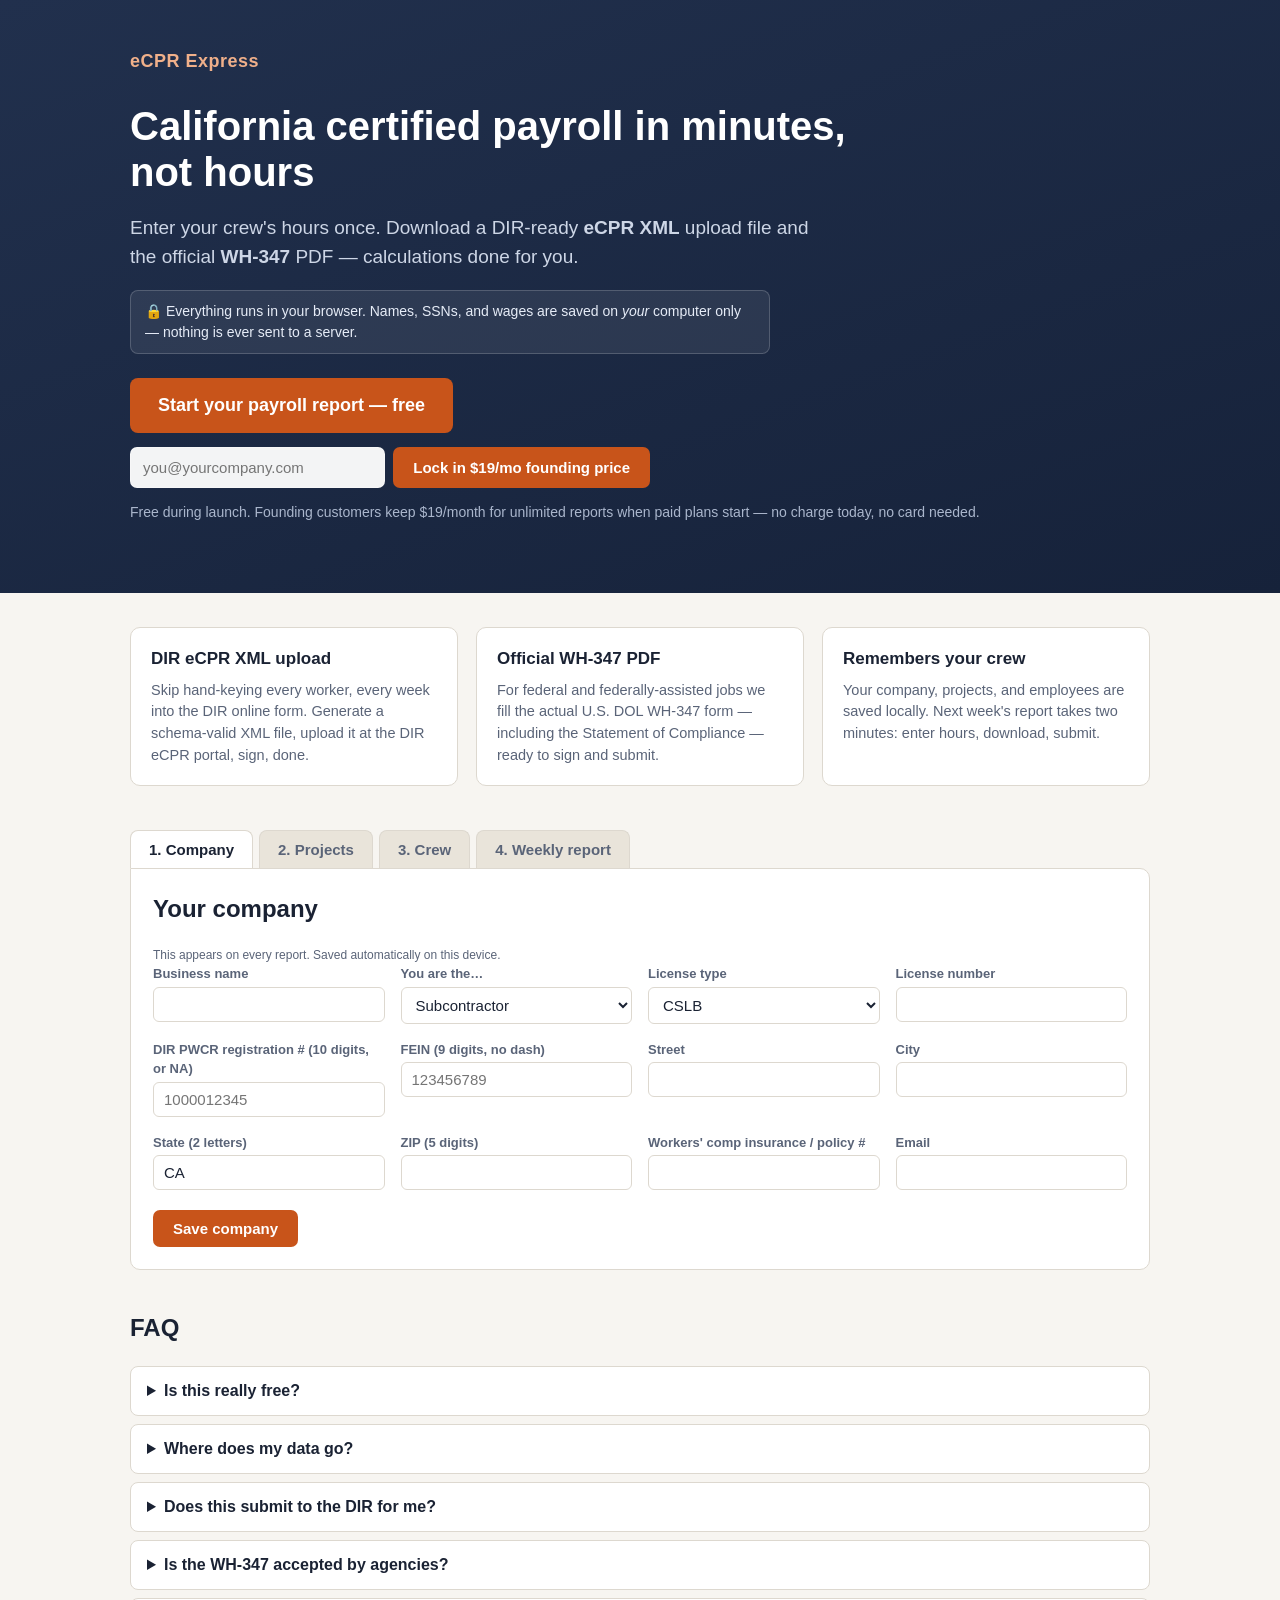
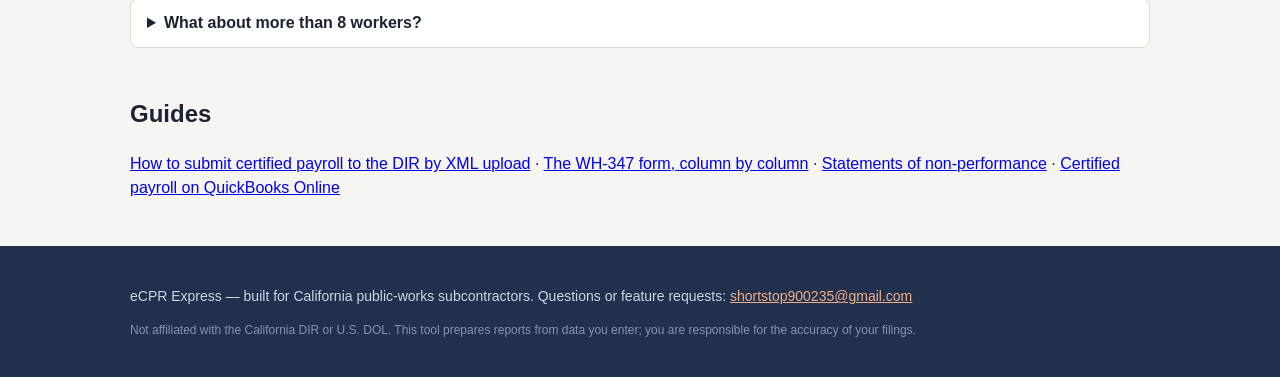
==== index.html @ 3bdcdc9f "Add QuickBooks certified payroll guide page" ====
<!DOCTYPE html>
<html lang="en">
<head>
<meta charset="UTF-8">
<meta name="viewport" content="width=device-width, initial-scale=1.0">
<title>California Certified Payroll Generator — DIR eCPR XML + WH-347 PDF | eCPR Express</title>
<meta name="description" content="Generate California DIR eCPR XML files and the official federal WH-347 certified payroll PDF in minutes. 100% in your browser — SSNs and wages never leave your computer. Free during launch.">
<link rel="stylesheet" href="style.css">
</head>
<body>
<header class="hero">
  <div class="container">
    <div class="brand">eCPR&nbsp;Express</div>
    <h1>California certified payroll in minutes, not hours</h1>
    <p class="sub">Enter your crew's hours once. Download a DIR-ready <strong>eCPR XML</strong> upload file
    and the official <strong>WH-347</strong> PDF — calculations done for you.</p>
    <p class="privacy">🔒 Everything runs in your browser. Names, SSNs, and wages are saved on <em>your</em> computer only — nothing is ever sent to a server.</p>
    <a class="cta" href="#app">Start your payroll report — free</a>
    <form class="founding-form" action="https://formsubmit.co/shortstop900235@gmail.com" method="POST">
      <input type="hidden" name="_subject" value="eCPR Express founding-price signup">
      <input type="hidden" name="_captcha" value="false">
      <input type="hidden" name="_next" value="https://jacob-pv.github.io/ecpr-express/?subscribed=1">
      <input type="email" name="email" required placeholder="you@yourcompany.com" aria-label="Email">
      <button type="submit" class="primary">Lock in $19/mo founding price</button>
    </form>
    <p class="beta-note">Free during launch. Founding customers keep $19/month for unlimited reports when paid plans start — no charge today, no card needed.</p>
  </div>
</header>

<section class="features container">
  <div class="feature">
    <h3>DIR eCPR XML upload</h3>
    <p>Skip hand-keying every worker, every week into the DIR online form. Generate a schema-valid XML file, upload it at the DIR eCPR portal, sign, done.</p>
  </div>
  <div class="feature">
    <h3>Official WH-347 PDF</h3>
    <p>For federal and federally-assisted jobs we fill the actual U.S. DOL WH-347 form — including the Statement of Compliance — ready to sign and submit.</p>
  </div>
  <div class="feature">
    <h3>Remembers your crew</h3>
    <p>Your company, projects, and employees are saved locally. Next week's report takes two minutes: enter hours, download, submit.</p>
  </div>
</section>

<main id="app" class="container">
  <nav class="tabs">
    <button class="tab active" data-tab="company">1. Company</button>
    <button class="tab" data-tab="projects">2. Projects</button>
    <button class="tab" data-tab="employees">3. Crew</button>
    <button class="tab" data-tab="weekly">4. Weekly report</button>
  </nav>

  <section class="panel active" id="panel-company"></section>
  <section class="panel" id="panel-projects"></section>
  <section class="panel" id="panel-employees"></section>
  <section class="panel" id="panel-weekly"></section>
</main>

<section class="container faq">
  <h2>FAQ</h2>
  <details><summary>Is this really free?</summary><p>Yes — free while we're in launch. When paid plans start, early users keep a founding discount. Email us to lock it in.</p></details>
  <details><summary>Where does my data go?</summary><p>Nowhere. The app is a static page; all data lives in your browser's local storage and the files you download. We never see your payroll.</p></details>
  <details><summary>Does this submit to the DIR for me?</summary><p>Not yet. You download the XML file and upload it at the DIR's eCPR page (Submit Payroll in XML File), then sign and submit there. That upload takes about a minute — the painful part (typing in every worker, every day, every deduction) is what we eliminate.</p></details>
  <details><summary>Is the WH-347 accepted by agencies?</summary><p>We fill the official U.S. Department of Labor WH-347 form itself (OMB-approved layout), including the Statement of Compliance on page 2.</p></details>
  <details><summary>What about more than 8 workers?</summary><p>The WH-347 has 8 rows per sheet — we automatically produce additional continuation sheets in the same PDF. The eCPR XML has no worker limit.</p></details>
</section>

<section class="container" style="padding-bottom:30px">
  <h2>Guides</h2>
  <p><a href="guides/ecpr-xml-upload.html">How to submit certified payroll to the DIR by XML upload</a> ·
  <a href="guides/wh347-form.html">The WH-347 form, column by column</a> ·
  <a href="guides/non-performance.html">Statements of non-performance</a> ·
  <a href="guides/quickbooks-certified-payroll.html">Certified payroll on QuickBooks Online</a></p>
</section>

<footer>
  <div class="container">
    <p>eCPR Express — built for California public-works subcontractors.
    Questions or feature requests: <a href="mailto:shortstop900235@gmail.com">shortstop900235@gmail.com</a></p>
    <p class="fine">Not affiliated with the California DIR or U.S. DOL. This tool prepares reports from data you enter; you are responsible for the accuracy of your filings.</p>
  </div>
</footer>

<script src="vendor/pdf-lib.min.js"></script>
<script src="app.js"></script>
</body>
</html>
---- style.css ----
:root {
  --ink: #1a2233;
  --muted: #5a6478;
  --accent: #c8541a;
  --accent-dark: #a23f0e;
  --bg: #f7f5f1;
  --card: #ffffff;
  --line: #ddd8cf;
  --ok: #1d7a3e;
}
* { box-sizing: border-box; }
body { margin: 0; font-family: -apple-system, "Segoe UI", Roboto, Arial, sans-serif; color: var(--ink); background: var(--bg); line-height: 1.5; }
.container { max-width: 1060px; margin: 0 auto; padding: 0 20px; }

.hero { background: linear-gradient(160deg, #21304d, #16223a); color: #fff; padding: 48px 0 56px; }
.brand { font-weight: 800; letter-spacing: .5px; color: #f0b08a; margin-bottom: 28px; font-size: 18px; }
.hero h1 { font-size: 40px; margin: 0 0 12px; line-height: 1.15; max-width: 720px; }
.hero .sub { font-size: 19px; color: #cdd6e6; max-width: 680px; }
.hero .privacy { background: rgba(255,255,255,.08); border: 1px solid rgba(255,255,255,.18); border-radius: 8px; padding: 10px 14px; max-width: 640px; font-size: 14px; color: #e6ecf7; }
.cta { display: inline-block; background: var(--accent); color: #fff; font-weight: 700; font-size: 18px; padding: 14px 28px; border-radius: 8px; text-decoration: none; margin-top: 10px; }
.cta:hover { background: var(--accent-dark); }
.beta-note { font-size: 14px; color: #aab6cc; }
.beta-note a { color: #f0b08a; }
.founding-form { display: flex; gap: 8px; margin-top: 14px; max-width: 520px; flex-wrap: wrap; }
.founding-form input[type=email] { flex: 1; min-width: 220px; padding: 11px 12px; border-radius: 7px; border: 1px solid rgba(255,255,255,.3); background: rgba(255,255,255,.95); font-size: 15px; }
.founding-form button { background: var(--accent); border: none; color: #fff; font-weight: 700; font-size: 15px; padding: 11px 18px; border-radius: 7px; cursor: pointer; }
.founding-form button:hover { background: var(--accent-dark); }

.features { display: grid; grid-template-columns: repeat(auto-fit, minmax(260px, 1fr)); gap: 18px; padding: 34px 20px; }
.feature { background: var(--card); border: 1px solid var(--line); border-radius: 10px; padding: 18px 20px; }
.feature h3 { margin: 0 0 8px; font-size: 17px; }
.feature p { margin: 0; color: var(--muted); font-size: 14.5px; }

.tabs { display: flex; gap: 6px; flex-wrap: wrap; margin: 10px 0 0; }
.tab { background: #e9e4da; border: 1px solid var(--line); border-bottom: none; padding: 10px 18px; font-size: 15px; font-weight: 600; color: var(--muted); border-radius: 8px 8px 0 0; cursor: pointer; }
.tab.active { background: var(--card); color: var(--ink); }
.panel { display: none; background: var(--card); border: 1px solid var(--line); border-radius: 0 10px 10px 10px; padding: 22px; margin-bottom: 40px; }
.panel.active { display: block; }

h2 { margin-top: 0; }
.grid { display: grid; grid-template-columns: repeat(auto-fit, minmax(220px, 1fr)); gap: 12px 16px; }
label { display: block; font-size: 13px; font-weight: 600; color: var(--muted); margin-bottom: 3px; }
input, select, textarea { width: 100%; padding: 8px 10px; border: 1px solid var(--line); border-radius: 6px; font-size: 15px; background: #fff; color: var(--ink); }
input:focus, select:focus, textarea:focus { outline: 2px solid #f0b08a; border-color: var(--accent); }
.field { margin-bottom: 4px; }
.hint { font-size: 12px; color: var(--muted); margin: 2px 0 0; }
.row-actions { margin-top: 16px; display: flex; gap: 10px; flex-wrap: wrap; }

button.primary { background: var(--accent); border: none; color: #fff; font-weight: 700; font-size: 15px; padding: 10px 20px; border-radius: 7px; cursor: pointer; }
button.primary:hover { background: var(--accent-dark); }
button.secondary { background: #fff; border: 1px solid var(--line); color: var(--ink); font-weight: 600; font-size: 14px; padding: 9px 16px; border-radius: 7px; cursor: pointer; }
button.danger { background: #fff; border: 1px solid #d99; color: #a33; font-size: 13px; padding: 6px 12px; border-radius: 6px; cursor: pointer; }

.list { margin-top: 18px; }
.list-item { display: flex; justify-content: space-between; align-items: center; gap: 10px; border: 1px solid var(--line); border-radius: 8px; padding: 10px 14px; margin-bottom: 8px; background: #fbfaf7; }
.list-item .title { font-weight: 700; }
.list-item .meta { font-size: 13px; color: var(--muted); }

.saved-flash { color: var(--ok); font-weight: 600; font-size: 14px; align-self: center; }

table.hours { border-collapse: collapse; width: 100%; margin-top: 10px; font-size: 13.5px; }
table.hours th, table.hours td { border: 1px solid var(--line); padding: 4px 6px; text-align: center; }
table.hours th { background: #efece5; font-size: 12px; }
table.hours input { width: 52px; padding: 4px; text-align: center; font-size: 13.5px; }
table.hours .emp-name { text-align: left; font-weight: 600; min-width: 130px; }
table.hours .calc { background: #f4f8f4; font-weight: 600; }

.ded-grid { display: grid; grid-template-columns: repeat(auto-fit, minmax(130px, 1fr)); gap: 8px 12px; margin-top: 8px; }
.emp-week { border: 1px solid var(--line); border-radius: 8px; padding: 12px 14px; margin-bottom: 12px; background: #fbfaf7; }
.emp-week h4 { margin: 0 0 8px; }
.totals-line { font-size: 14px; margin-top: 8px; color: var(--muted); }
.totals-line strong { color: var(--ink); }

.export-box { border: 2px solid var(--accent); border-radius: 10px; padding: 18px; margin-top: 22px; background: #fff8f3; }
.export-box h3 { margin-top: 0; }
.error { color: #a33; font-size: 14px; white-space: pre-wrap; }

.faq { padding-bottom: 40px; }
details { background: var(--card); border: 1px solid var(--line); border-radius: 8px; padding: 12px 16px; margin-bottom: 8px; }
summary { font-weight: 700; cursor: pointer; }

footer { background: #21304d; color: #cdd6e6; padding: 26px 0; font-size: 14px; }
footer a { color: #f0b08a; }
footer .fine { font-size: 12px; color: #8794ab; }

@media (max-width: 640px) {
  .hero h1 { font-size: 30px; }
  table.hours { display: block; overflow-x: auto; }
}
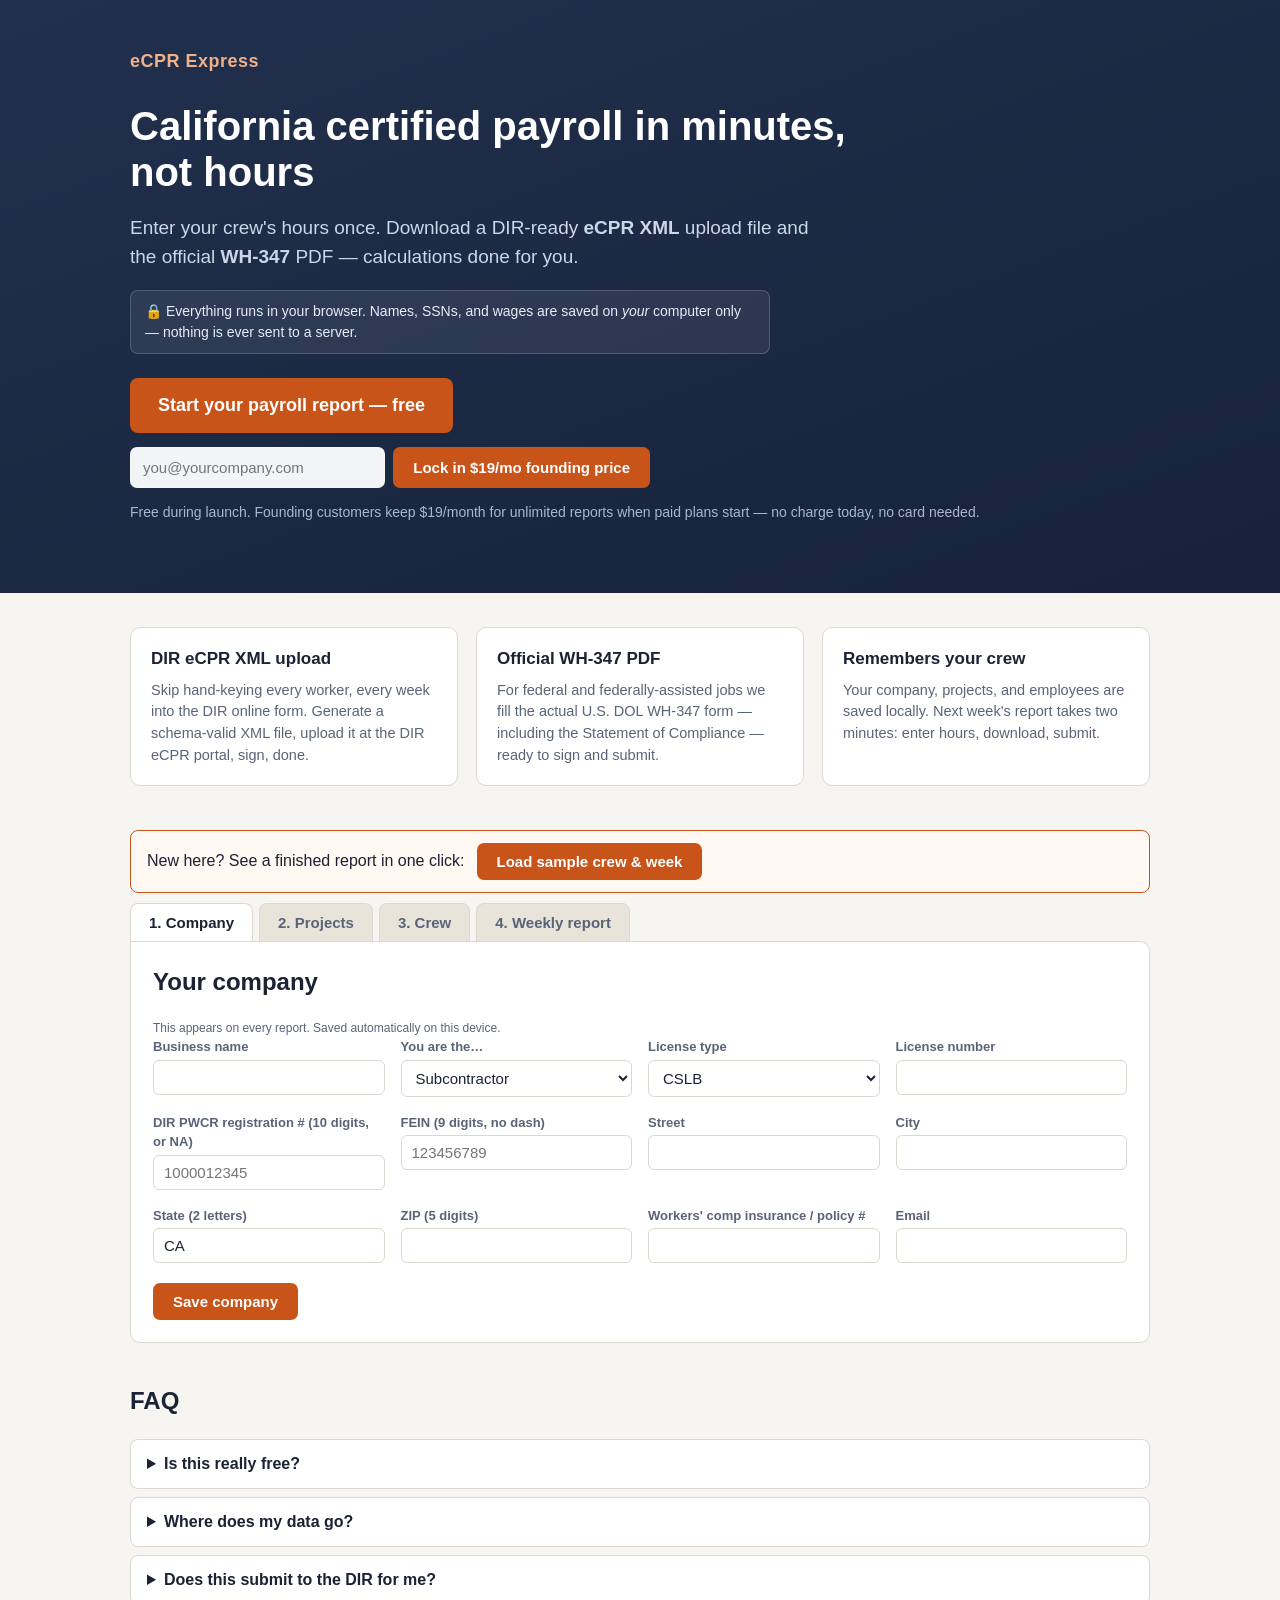
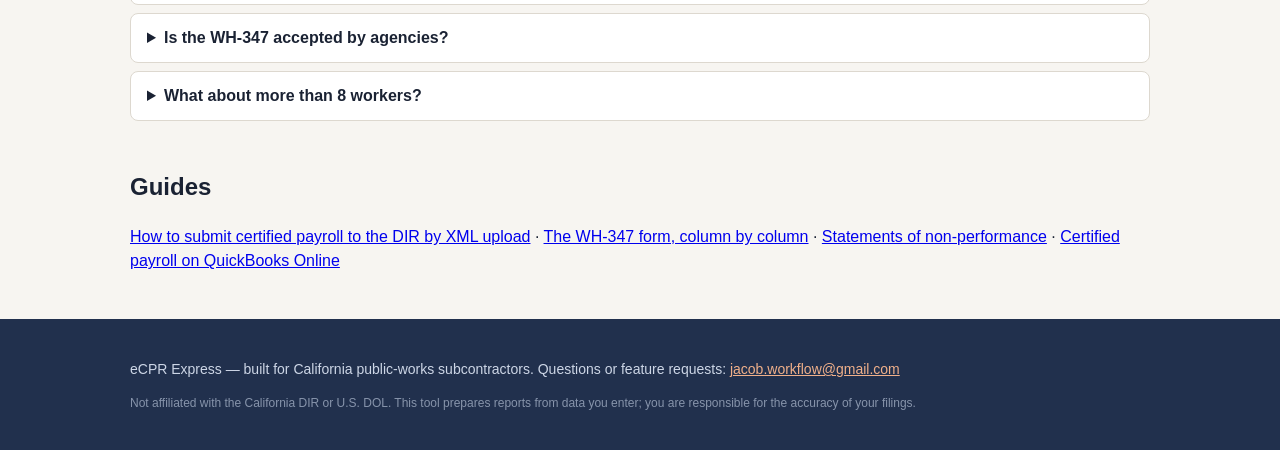
==== commit 9a51ba15: "Route contact + signups to monitored inbox" ====
--- a/index.html
+++ b/index.html
@@ -1,4 +1,4 @@
-<!DOCTYPE html>
+﻿<!DOCTYPE html>
 <html lang="en">
 <head>
 <meta charset="UTF-8">
@@ -16,7 +16,7 @@
     and the official <strong>WH-347</strong> PDF — calculations done for you.</p>
     <p class="privacy">🔒 Everything runs in your browser. Names, SSNs, and wages are saved on <em>your</em> computer only — nothing is ever sent to a server.</p>
     <a class="cta" href="#app">Start your payroll report — free</a>
-    <form class="founding-form" action="https://formsubmit.co/shortstop900235@gmail.com" method="POST">
+    <form class="founding-form" action="https://formsubmit.co/jacob.workflow@gmail.com" method="POST">
       <input type="hidden" name="_subject" value="eCPR Express founding-price signup">
       <input type="hidden" name="_captcha" value="false">
       <input type="hidden" name="_next" value="https://jacob-pv.github.io/ecpr-express/?subscribed=1">
@@ -76,7 +76,7 @@
 <footer>
   <div class="container">
     <p>eCPR Express — built for California public-works subcontractors.
-    Questions or feature requests: <a href="mailto:shortstop900235@gmail.com">shortstop900235@gmail.com</a></p>
+    Questions or feature requests: <a href="mailto:jacob.workflow@gmail.com">jacob.workflow@gmail.com</a></p>
     <p class="fine">Not affiliated with the California DIR or U.S. DOL. This tool prepares reports from data you enter; you are responsible for the accuracy of your filings.</p>
   </div>
 </footer>
@@ -85,3 +85,4 @@
 <script src="app.js"></script>
 </body>
 </html>
+
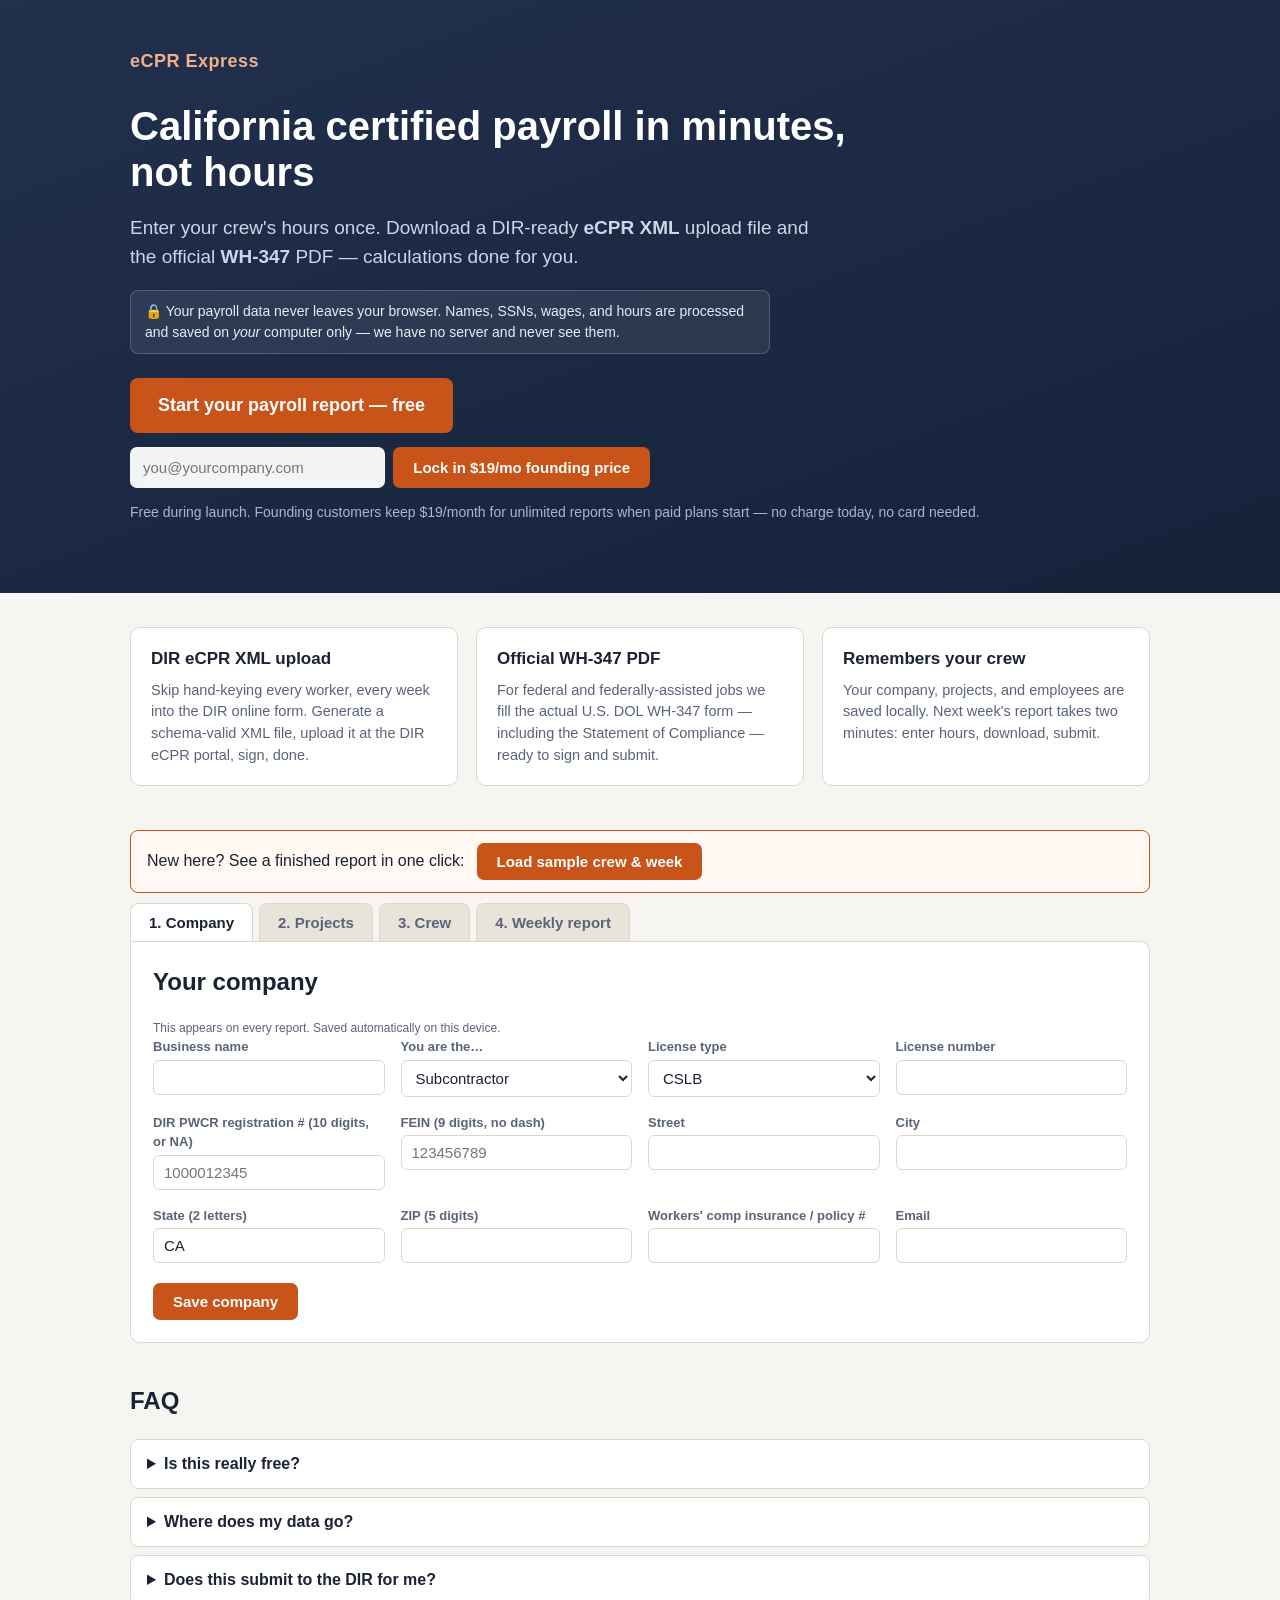
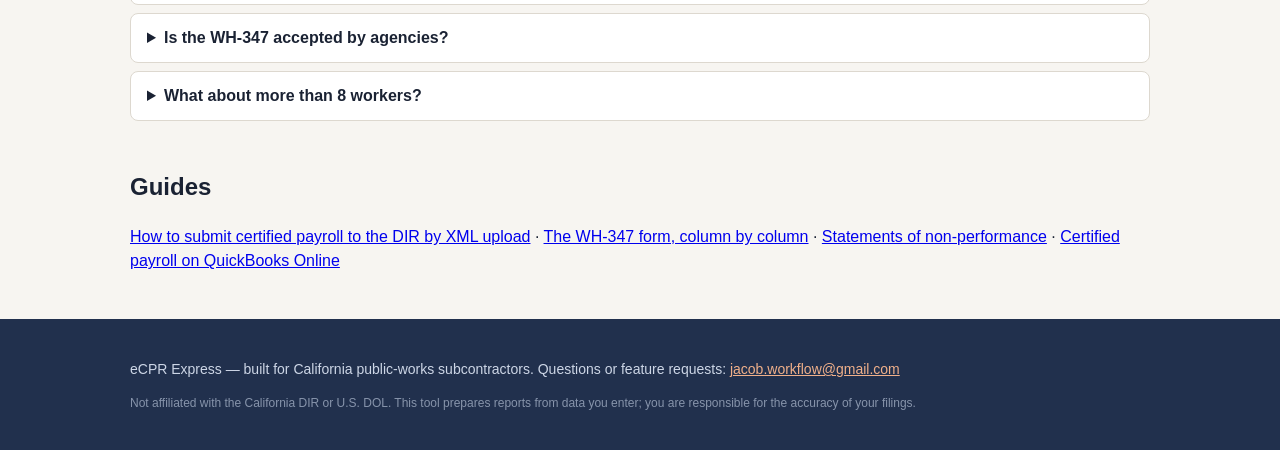
==== commit 92d29ec1: "Privacy claim: scope precisely to payroll data; disclose email form + license key" ====
--- a/index.html
+++ b/index.html
@@ -14,7 +14,7 @@
     <h1>California certified payroll in minutes, not hours</h1>
     <p class="sub">Enter your crew's hours once. Download a DIR-ready <strong>eCPR XML</strong> upload file
     and the official <strong>WH-347</strong> PDF — calculations done for you.</p>
-    <p class="privacy">🔒 Everything runs in your browser. Names, SSNs, and wages are saved on <em>your</em> computer only — nothing is ever sent to a server.</p>
+    <p class="privacy">🔒 Your payroll data never leaves your browser. Names, SSNs, wages, and hours are processed and saved on <em>your</em> computer only — we have no server and never see them.</p>
     <a class="cta" href="#app">Start your payroll report — free</a>
     <form class="founding-form" action="https://formsubmit.co/jacob.workflow@gmail.com" method="POST">
       <input type="hidden" name="_subject" value="eCPR Express founding-price signup">
@@ -59,7 +59,7 @@
 <section class="container faq">
   <h2>FAQ</h2>
   <details><summary>Is this really free?</summary><p>Yes — free while we're in launch. When paid plans start, early users keep a founding discount. Email us to lock it in.</p></details>
-  <details><summary>Where does my data go?</summary><p>Nowhere. The app is a static page; all data lives in your browser's local storage and the files you download. We never see your payroll.</p></details>
+  <details><summary>Where does my data go?</summary><p>Your payroll data goes nowhere: the app is a static page, and everything you enter lives in your browser's local storage and the files you download. We never see your payroll. The only things ever transmitted are the email address you type if you join the founding list (delivered via formsubmit.co), and — on paid plans — your license key for activation. Never payroll data.</p></details>
   <details><summary>Does this submit to the DIR for me?</summary><p>Not yet. You download the XML file and upload it at the DIR's eCPR page (Submit Payroll in XML File), then sign and submit there. That upload takes about a minute — the painful part (typing in every worker, every day, every deduction) is what we eliminate.</p></details>
   <details><summary>Is the WH-347 accepted by agencies?</summary><p>We fill the official U.S. Department of Labor WH-347 form itself (OMB-approved layout), including the Statement of Compliance on page 2.</p></details>
   <details><summary>What about more than 8 workers?</summary><p>The WH-347 has 8 rows per sheet — we automatically produce additional continuation sheets in the same PDF. The eCPR XML has no worker limit.</p></details>
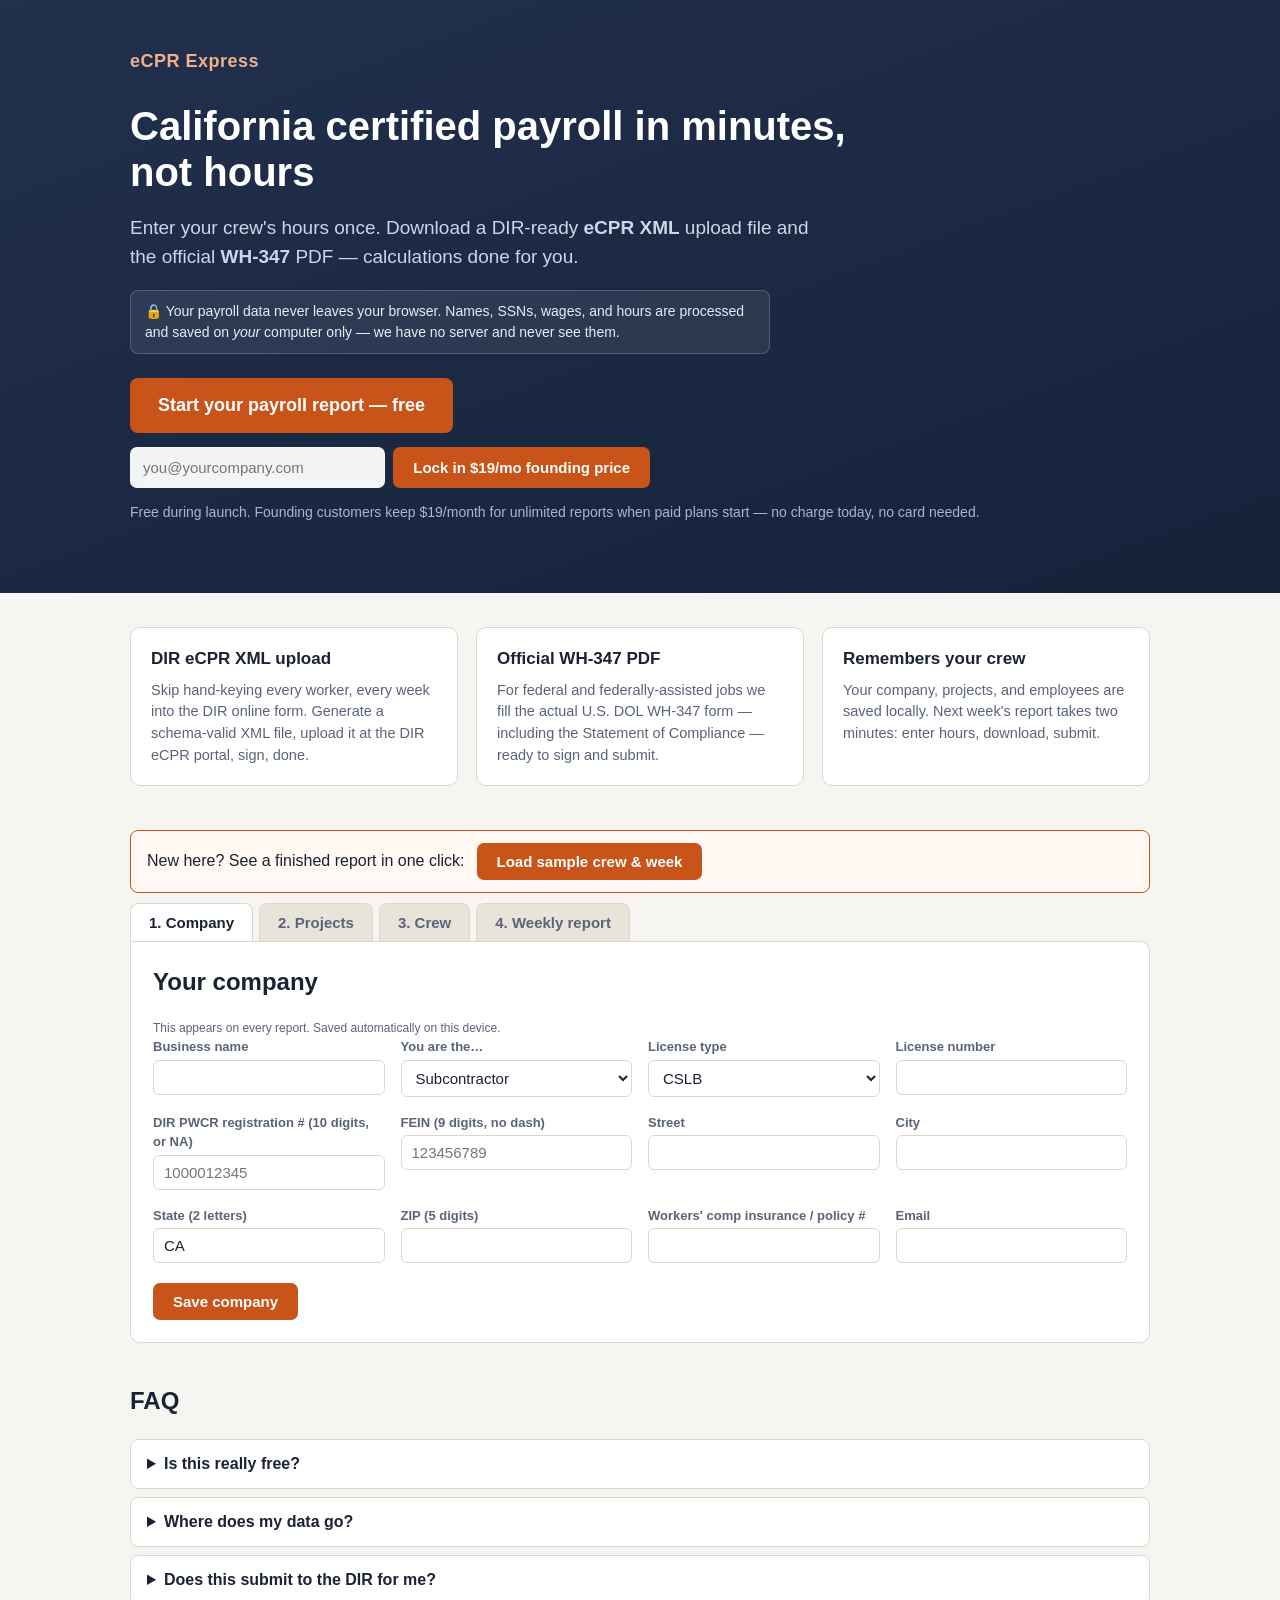
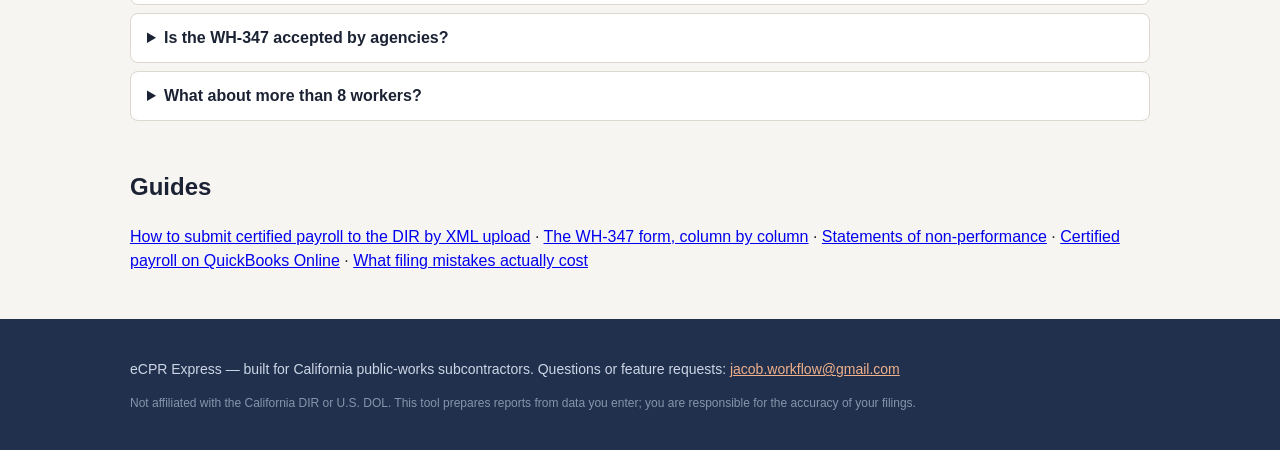
==== commit 04e61589: "Native Save As dialog for downloads (no Chrome warning toast); penalties guide; filename explainer" ====
--- a/index.html
+++ b/index.html
@@ -70,7 +70,8 @@
   <p><a href="guides/ecpr-xml-upload.html">How to submit certified payroll to the DIR by XML upload</a> ·
   <a href="guides/wh347-form.html">The WH-347 form, column by column</a> ·
   <a href="guides/non-performance.html">Statements of non-performance</a> ·
-  <a href="guides/quickbooks-certified-payroll.html">Certified payroll on QuickBooks Online</a></p>
+  <a href="guides/quickbooks-certified-payroll.html">Certified payroll on QuickBooks Online</a> ·
+  <a href="guides/certified-payroll-penalties.html">What filing mistakes actually cost</a></p>
 </section>
 
 <footer>
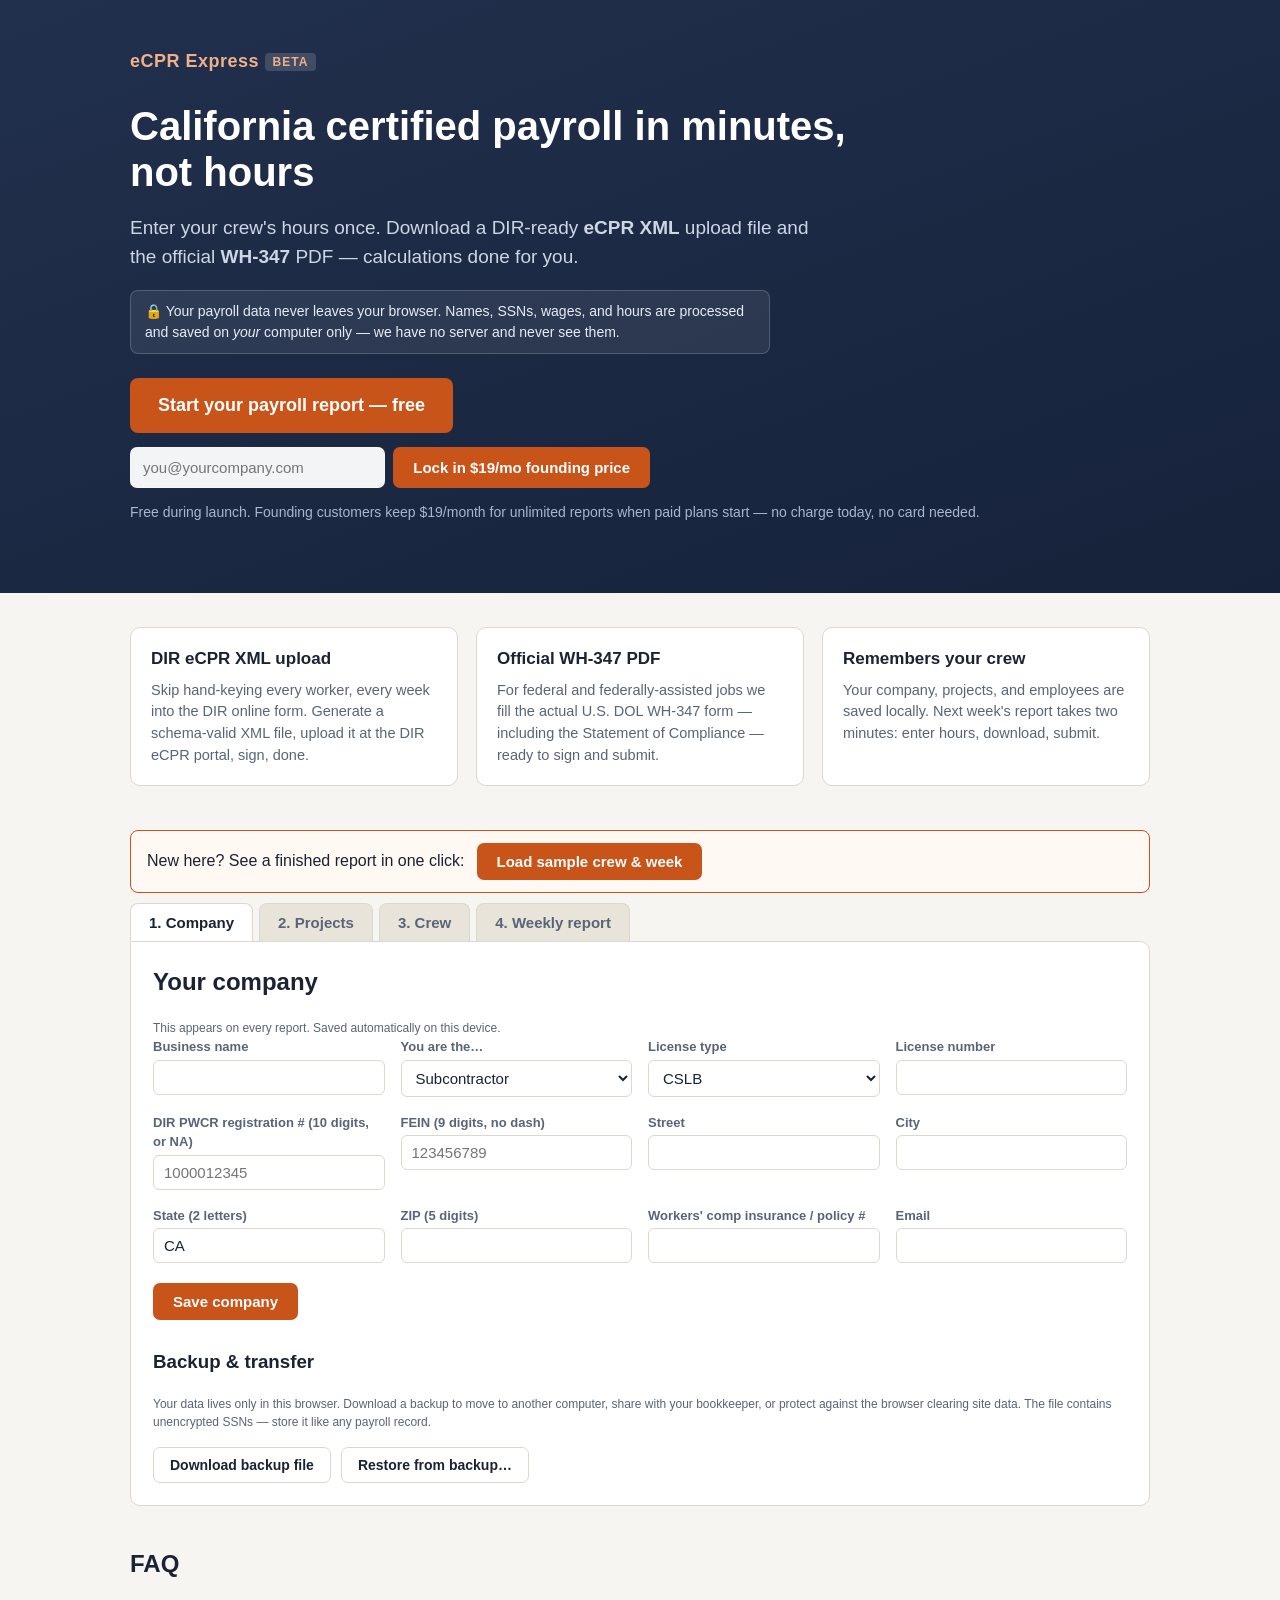
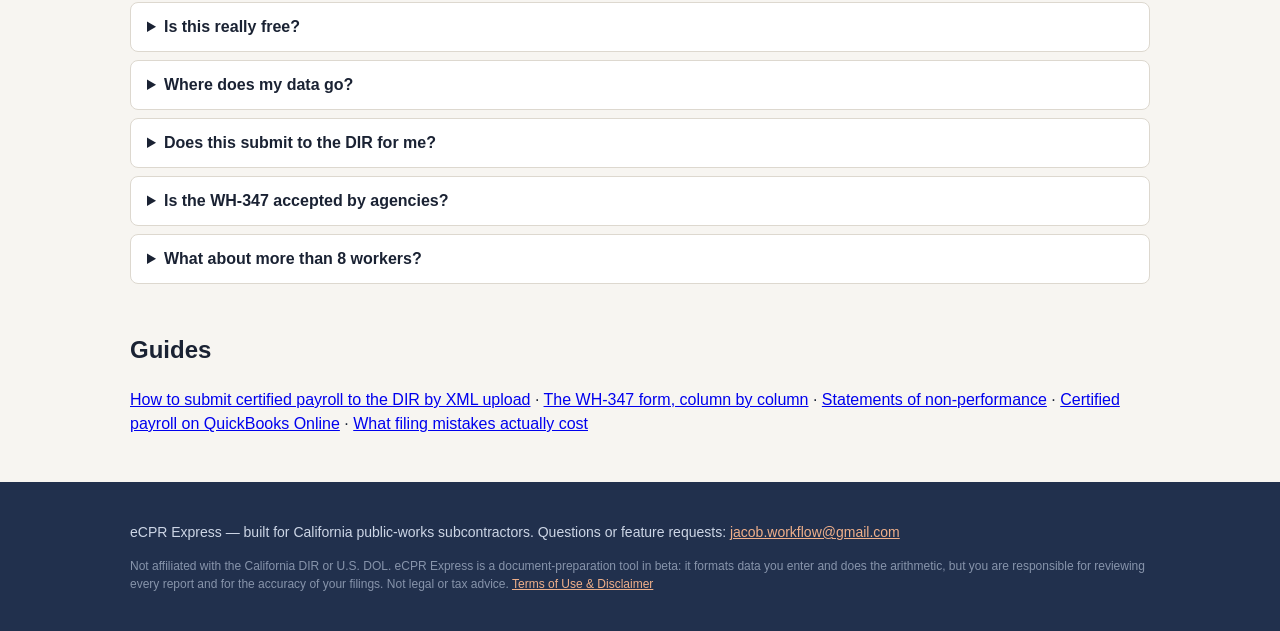
==== commit d766728b: "Terms of Use + beta framing; data backup/restore feature" ====
--- a/index.html
+++ b/index.html
@@ -10,7 +10,7 @@
 <body>
 <header class="hero">
   <div class="container">
-    <div class="brand">eCPR&nbsp;Express</div>
+    <div class="brand">eCPR&nbsp;Express <span style="font-size:12px;background:rgba(255,255,255,.15);border-radius:4px;padding:2px 8px;vertical-align:middle;letter-spacing:1px">BETA</span></div>
     <h1>California certified payroll in minutes, not hours</h1>
     <p class="sub">Enter your crew's hours once. Download a DIR-ready <strong>eCPR XML</strong> upload file
     and the official <strong>WH-347</strong> PDF — calculations done for you.</p>
@@ -78,7 +78,8 @@
   <div class="container">
     <p>eCPR Express — built for California public-works subcontractors.
     Questions or feature requests: <a href="mailto:jacob.workflow@gmail.com">jacob.workflow@gmail.com</a></p>
-    <p class="fine">Not affiliated with the California DIR or U.S. DOL. This tool prepares reports from data you enter; you are responsible for the accuracy of your filings.</p>
+    <p class="fine">Not affiliated with the California DIR or U.S. DOL. eCPR Express is a document-preparation tool in beta: it formats data you enter and does the arithmetic, but you are responsible for reviewing every report and for the accuracy of your filings. Not legal or tax advice.
+    <a href="terms.html" style="color:#f0b08a">Terms of Use &amp; Disclaimer</a></p>
   </div>
 </footer>
 
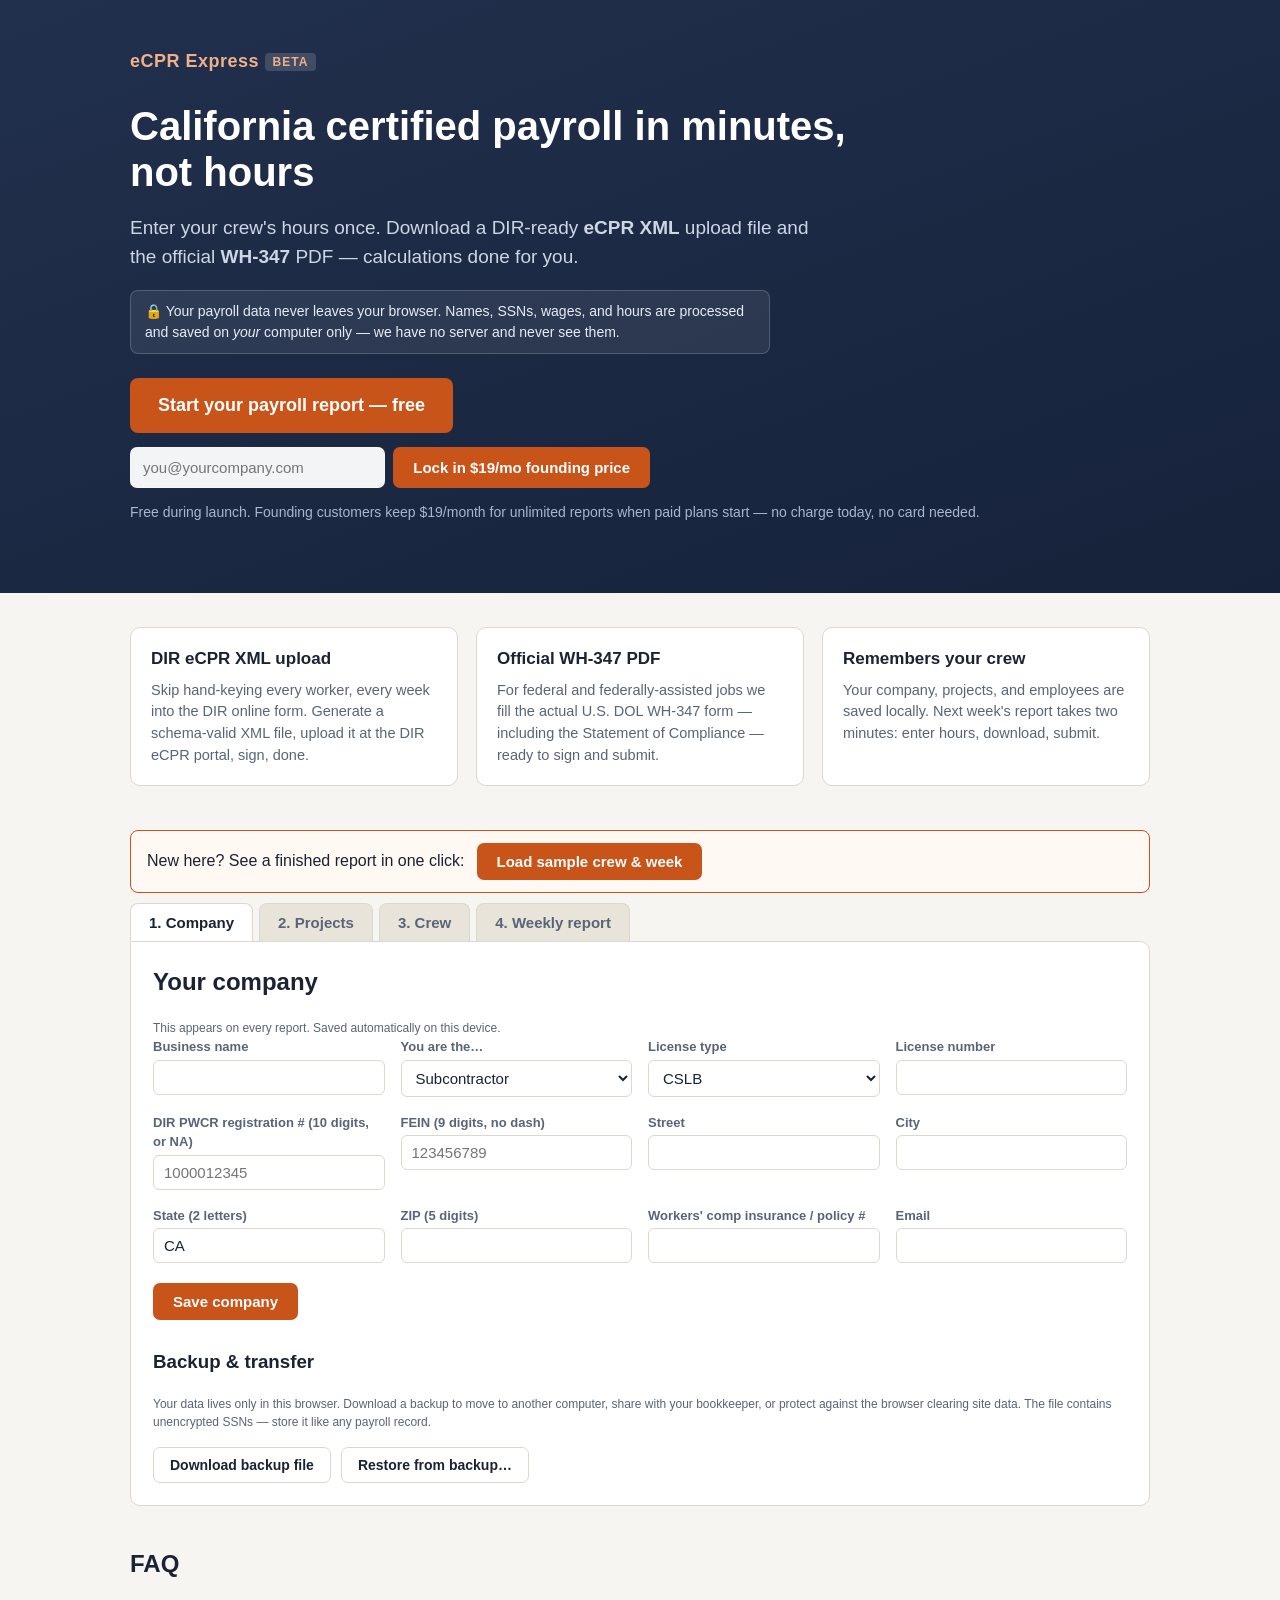
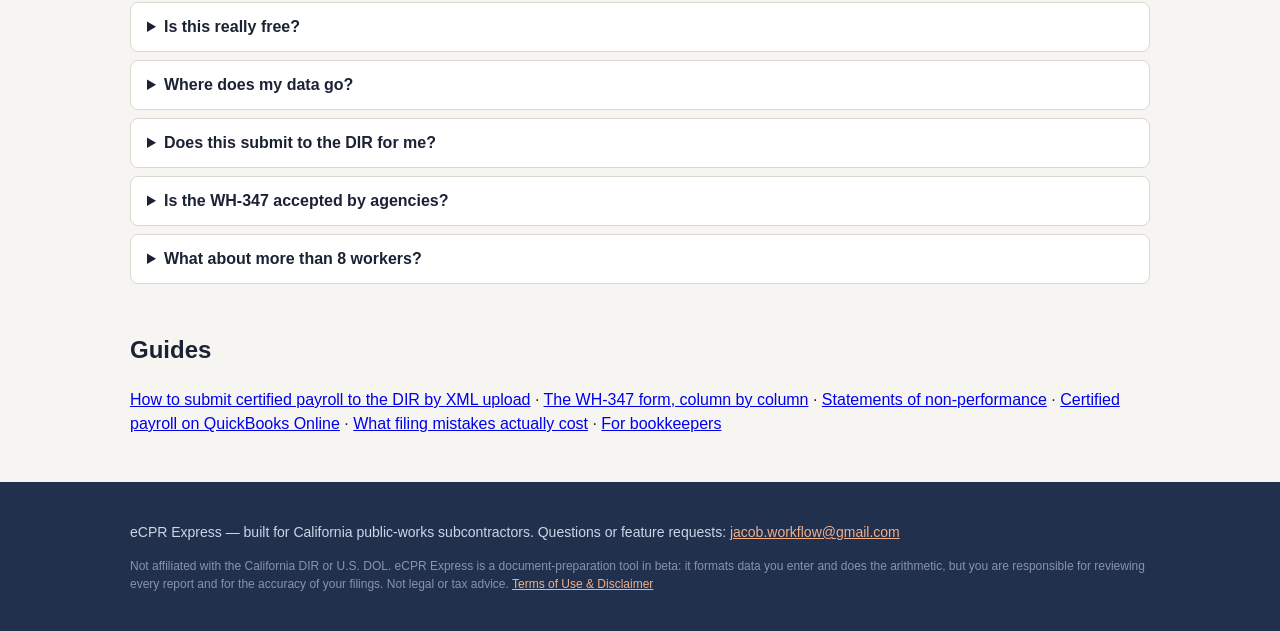
==== commit 51fc0ff2: "Bookkeeper landing page; IndexNow key" ====
--- a/index.html
+++ b/index.html
@@ -71,7 +71,8 @@
   <a href="guides/wh347-form.html">The WH-347 form, column by column</a> ·
   <a href="guides/non-performance.html">Statements of non-performance</a> ·
   <a href="guides/quickbooks-certified-payroll.html">Certified payroll on QuickBooks Online</a> ·
-  <a href="guides/certified-payroll-penalties.html">What filing mistakes actually cost</a></p>
+  <a href="guides/certified-payroll-penalties.html">What filing mistakes actually cost</a> ·
+  <a href="for-bookkeepers.html">For bookkeepers</a></p>
 </section>
 
 <footer>
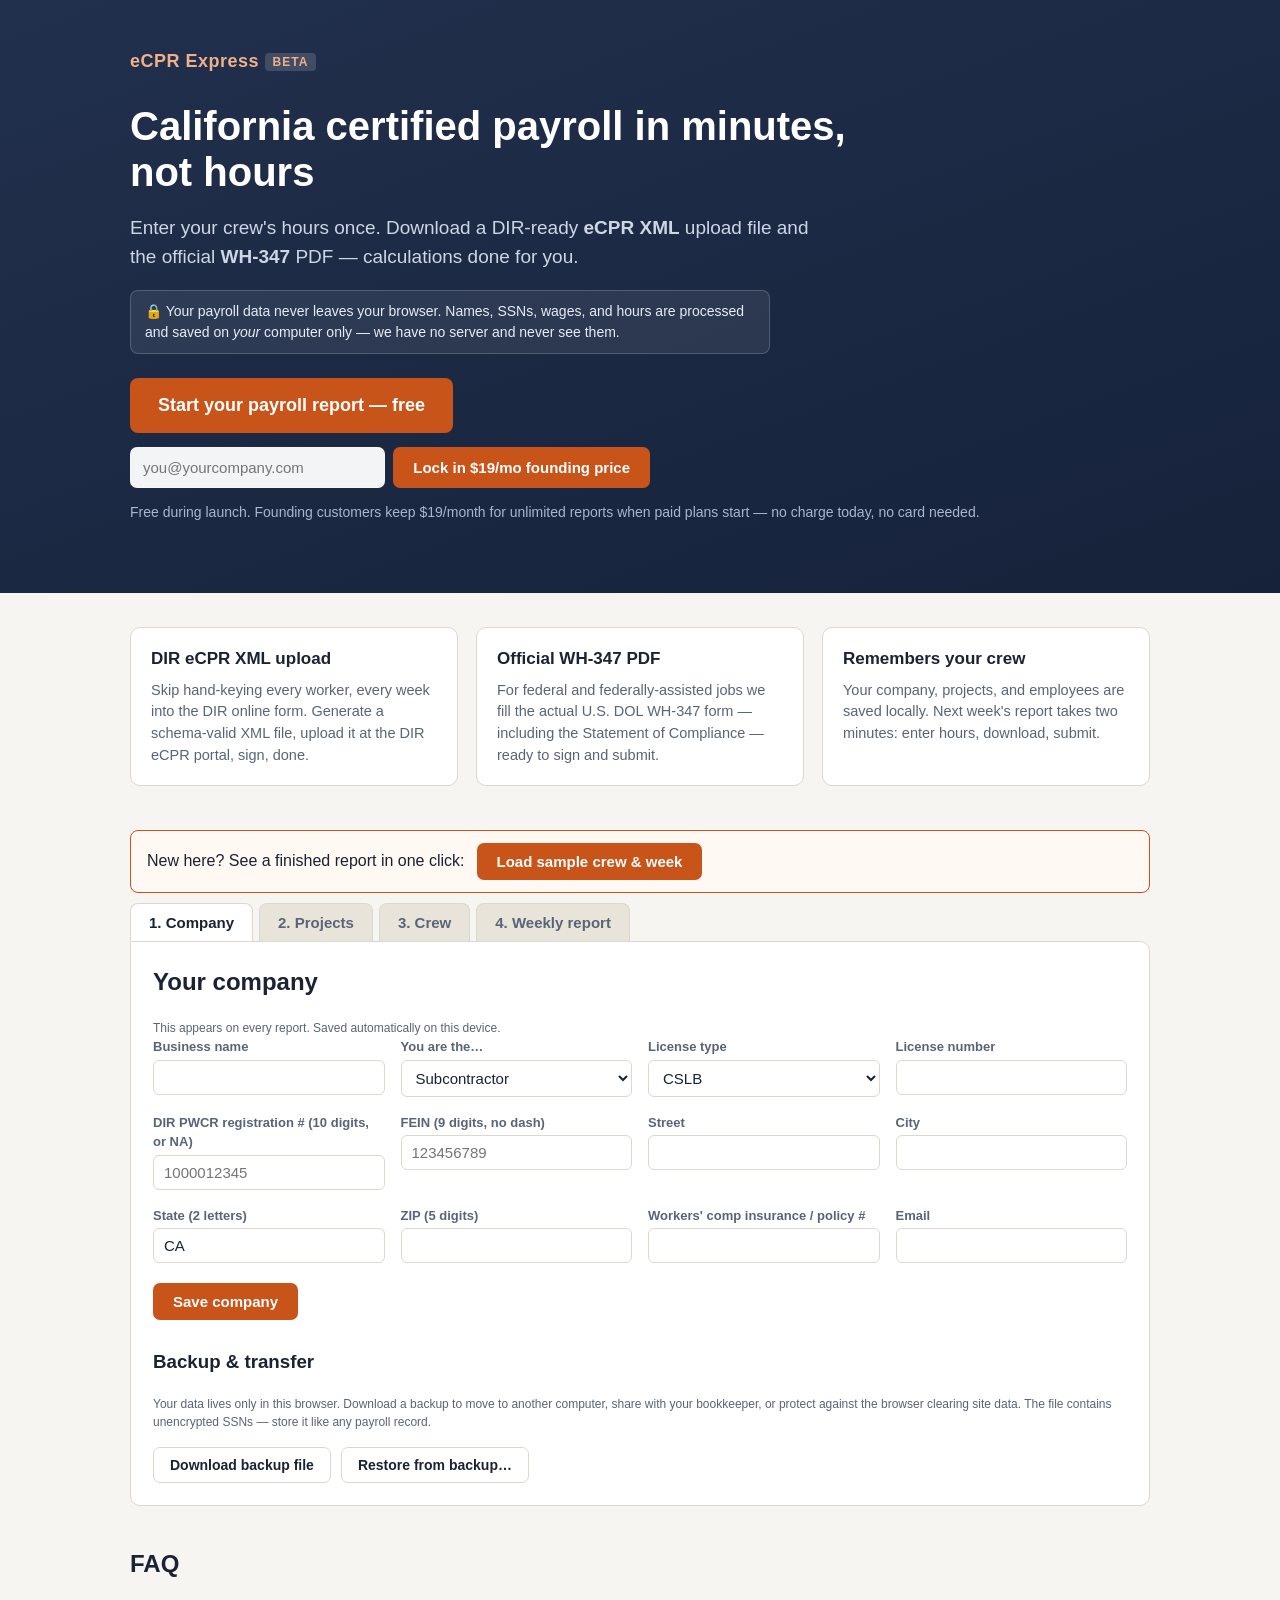
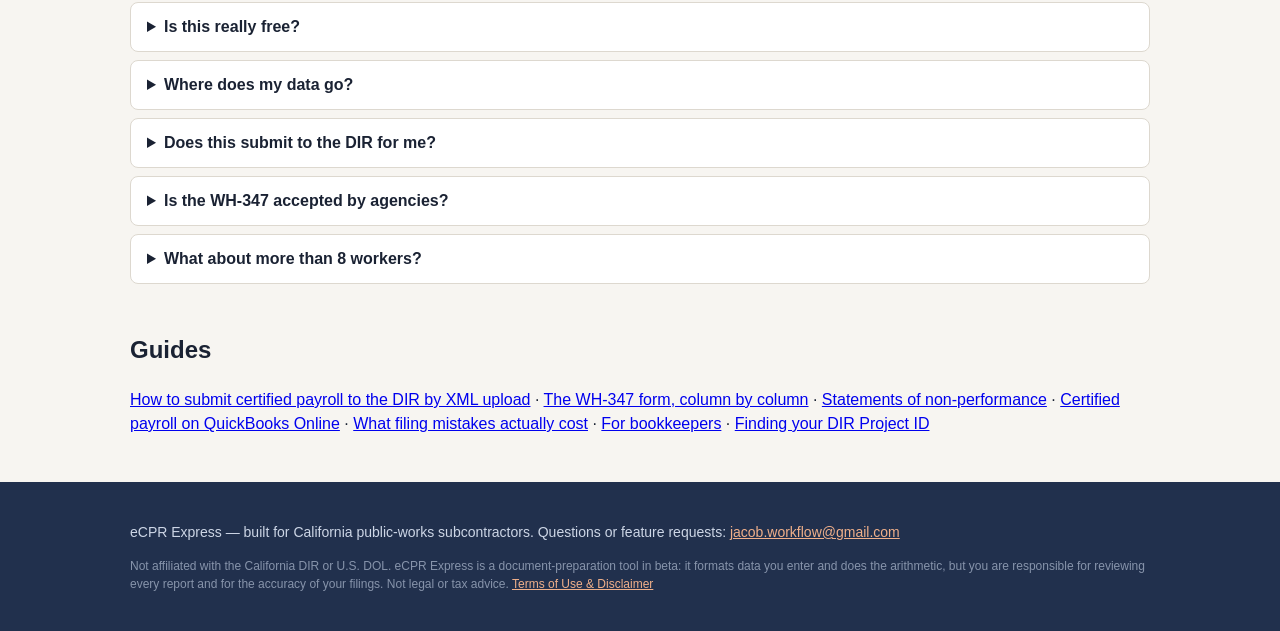
==== commit b6d12306: "Guide 6: finding your DIR Project ID" ====
--- a/index.html
+++ b/index.html
@@ -5,6 +5,25 @@
 <meta name="viewport" content="width=device-width, initial-scale=1.0">
 <title>California Certified Payroll Generator — DIR eCPR XML + WH-347 PDF | eCPR Express</title>
 <meta name="description" content="Generate California DIR eCPR XML files and the official federal WH-347 certified payroll PDF in minutes. 100% in your browser — SSNs and wages never leave your computer. Free during launch.">
+<link rel="canonical" href="https://jacob-pv.github.io/ecpr-express/">
+<link rel="icon" type="image/svg+xml" href="favicon.svg">
+<meta property="og:type" content="website">
+<meta property="og:title" content="eCPR Express — California certified payroll in minutes">
+<meta property="og:description" content="DIR-ready eCPR XML + official WH-347 PDF from one simple form. Runs entirely in your browser; payroll data never leaves your computer. Free during launch.">
+<meta property="og:url" content="https://jacob-pv.github.io/ecpr-express/">
+<meta name="twitter:card" content="summary">
+<script type="application/ld+json">
+{
+  "@context": "https://schema.org",
+  "@type": "SoftwareApplication",
+  "name": "eCPR Express",
+  "applicationCategory": "BusinessApplication",
+  "operatingSystem": "Web browser",
+  "description": "Certified payroll generator for California public-works contractors: DIR eCPR XML and federal WH-347 PDF, fully in-browser.",
+  "url": "https://jacob-pv.github.io/ecpr-express/",
+  "offers": { "@type": "Offer", "price": "0", "priceCurrency": "USD", "description": "Free during launch; founding price $19/month for unlimited reports" }
+}
+</script>
 <link rel="stylesheet" href="style.css">
 </head>
 <body>
@@ -72,7 +91,7 @@
   <a href="guides/non-performance.html">Statements of non-performance</a> ·
   <a href="guides/quickbooks-certified-payroll.html">Certified payroll on QuickBooks Online</a> ·
   <a href="guides/certified-payroll-penalties.html">What filing mistakes actually cost</a> ·
-  <a href="for-bookkeepers.html">For bookkeepers</a></p>
+  <a href="for-bookkeepers.html">For bookkeepers</a> · <a href="guides/find-dir-project-id.html">Finding your DIR Project ID</a></p>
 </section>
 
 <footer>
@@ -89,3 +108,4 @@
 </body>
 </html>
 
+
